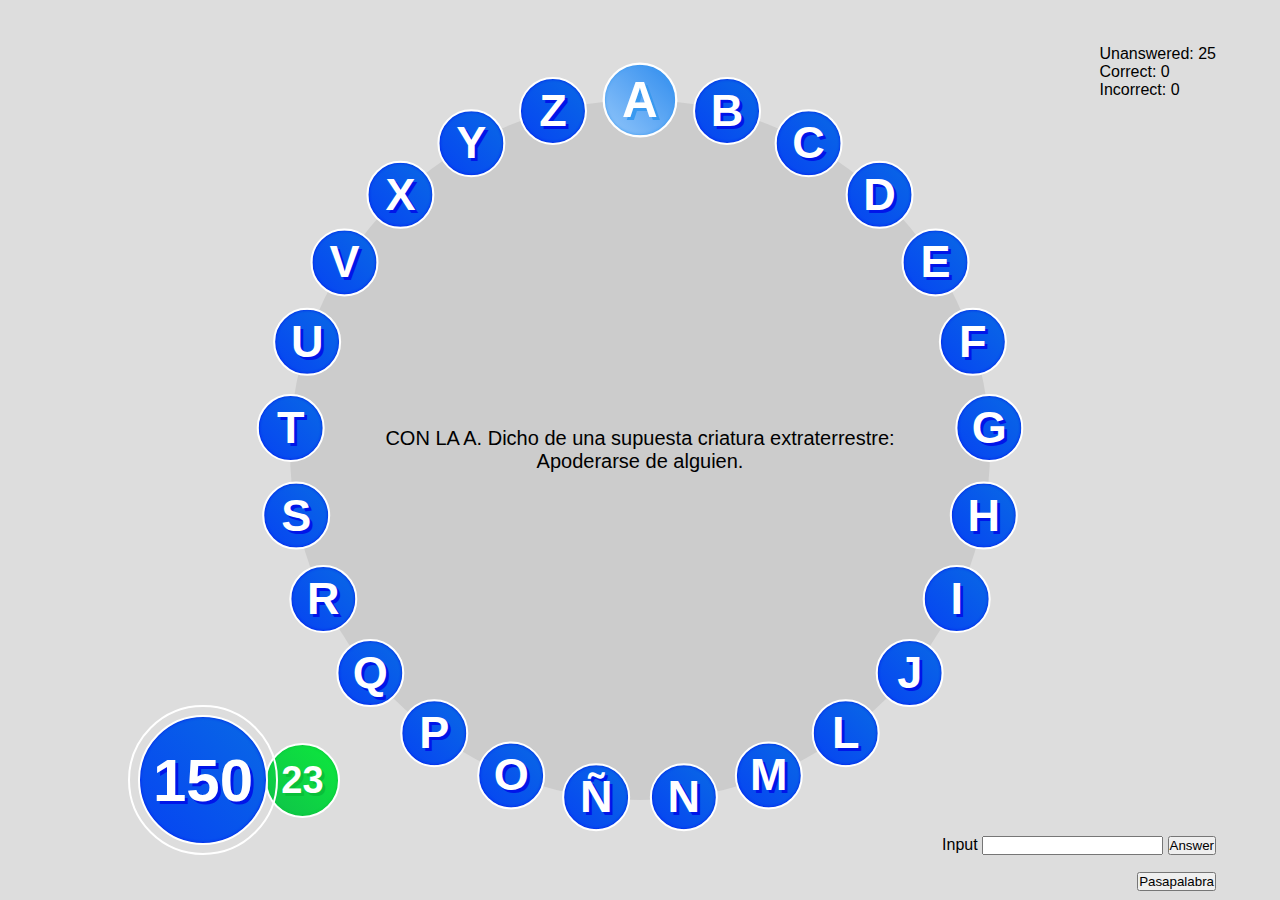
==== pasapalabra-html/index.html @ 85afb418 "Modify size and position" ====
<!DOCTYPE html>
<html lang="en">
  <head>
    <meta charset="UTF-8" />
    <meta http-equiv="X-UA-Compatible" content="IE=edge" />
    <meta name="viewport" content="width=device-width, initial-scale=1.0" />
    <link rel="stylesheet" href="index.css" />
    <title>Pasapalabra HTML</title>
  </head>
  <body>
    <div class="main-circle">
      <span class="question"></span>
      <div class="small-circle letter-a">
        <span class="small-circle__text">A</span>
      </div>
      <div class="small-circle letter-b">
        <span class="small-circle__text">B</span>
      </div>
      <div class="small-circle letter-c">
        <span class="small-circle__text">C</span>
      </div>
      <div class="small-circle letter-d">
        <span class="small-circle__text">D</span>
      </div>
      <div class="small-circle letter-e">
        <span class="small-circle__text">E</span>
      </div>
      <div class="small-circle letter-f">
        <span class="small-circle__text">F</span>
      </div>
      <div class="small-circle letter-g">
        <span class="small-circle__text">G</span>
      </div>
      <div class="small-circle letter-h">
        <span class="small-circle__text">H</span>
      </div>
      <div class="small-circle letter-i">
        <span class="small-circle__text">I</span>
      </div>
      <div class="small-circle letter-j">
        <span class="small-circle__text">J</span>
      </div>
      <div class="small-circle letter-l">
        <span class="small-circle__text">L</span>
      </div>
      <div class="small-circle letter-m">
        <span class="small-circle__text">M</span>
      </div>
      <div class="small-circle letter-n">
        <span class="small-circle__text">N</span>
      </div>
      <div class="small-circle letter-ñ">
        <span class="small-circle__text">Ñ</span>
      </div>
      <div class="small-circle letter-o">
        <span class="small-circle__text">O</span>
      </div>
      <div class="small-circle letter-p">
        <span class="small-circle__text">P</span>
      </div>
      <div class="small-circle letter-q">
        <span class="small-circle__text">Q</span>
      </div>
      <div class="small-circle letter-r">
        <span class="small-circle__text">R</span>
      </div>
      <div class="small-circle letter-s">
        <span class="small-circle__text">S</span>
      </div>
      <div class="small-circle letter-t">
        <span class="small-circle__text">T</span>
      </div>
      <div class="small-circle letter-u">
        <span class="small-circle__text">U</span>
      </div>
      <div class="small-circle letter-v">
        <span class="small-circle__text">V</span>
      </div>
      <div class="small-circle letter-x">
        <span class="small-circle__text">X</span>
      </div>
      <div class="small-circle letter-y">
        <span class="small-circle__text">Y</span>
      </div>
      <div class="small-circle letter-z">
        <span class="small-circle__text">Z</span>
      </div>
    </div>
    <div class="results">
      <p class="results__text">Unanswered: <span class="results__unanswered">25</span></p>
      <p class="results__text">Correct: <span class="results__correct">0</span></p>
      <p class="results__text">Incorrect: <span class="results__incorrect">0</span></p>
    </div>
    <div class="timer-result">
      <div class="timer">
        <div class="timer__inner">
          <span class="timer__text">150</span>
        </div>
      </div>
      <div class="correct">
        <span class="correct__text">23</span>
      </div>
    </div>
    <form class="user-input" id="user-input">
      <label for="input">Input</label>
      <input type="text" id="input" />
      <button type="submit" id="submit">Answer</button>
    </form>
    <button class="pasapalabra">Pasapalabra</button>
    <script src="index.js"></script>
  </body>
</html>
---- pasapalabra-html/index.css ----
:root {
  --num-elements: 25;
  --main-circle: 700px;
  --small-circle: 68px;
  --degrees: calc(360deg / var(--num-elements));
  --main-radius: calc(var(--main-circle) / 2);
  --scale: 1;
  --background: #ccc;
}

html {
  box-sizing: border-box;
}

*,
*::before,
*::after {
  margin: 0;
  padding: 0;
  box-sizing: inherit;
}

body {
  font-family: Arial, Helvetica, sans-serif;
  background-color: #ddd;
}

.main-circle {
  position: absolute;
  top: 50%;
  left: 50%;
  transform: translate(-50%, -50%);
  width: var(--main-circle);
  height: var(--main-circle);
  border-radius: 50%;
  background-color: var(--background);
}

.small-circle {
  position: absolute;
  display: flex;
  justify-content: center;
  align-items: center;
  width: var(--small-circle);
  height: var(--small-circle);
  border-radius: 50%;
  border: 2px solid white;
  background: linear-gradient(to top right, #0643f2, #0969e5);
  top: 50%;
  left: 50%;
  margin: calc((var(--small-circle) / 2) * (-1));
  box-shadow: 0 0 3px #0015e9 inset;
}

.small-circle--active {
  background: linear-gradient(to top right, #92c6fa, #2f8cee);
  box-shadow: 0 0 3px #3999f0 inset;
  transition: transform 0.6s ease;
}

.small-circle--active2 {
  --scale: 1.1;
}

.small-circle--correct {
  background: linear-gradient(to top right, #0fc249, #0de83d);
  box-shadow: 0 0 3px #09bf39 inset;
}

.small-circle--incorrect {
  background: linear-gradient(to top right, #e70046, #e4015a);
  box-shadow: 0 0 3px #cb0237 inset;
}

.small-circle__text {
  font-size: 45px;
  font-weight: 700;
  color: white;
  text-shadow: 3px 3px #0015e9;
}

.small-circle__text--active {
  text-shadow: 3px 3px #3999f0;
}

.small-circle__text--correct {
  text-shadow: 3px 3px #09bf39;
}

.small-circle__text--incorrect {
  text-shadow: 3px 3px #cb0237;
}

.question {
  position: absolute;
  top: 50%;
  left: 50%;
  transform: translate(-50%, -50%);
  width: 80%;
  font-size: 20px;
  text-align: center;
}

.timer-result {
  width: 212px;
  position: absolute;
  bottom: 5%;
  left: 10%;
  display: flex;
  align-items: center;
}

.timer {
  --size: 150px;
  display: flex;
  justify-content: center;
  align-items: center;
  width: var(--size);
  height: var(--size);
  border-radius: 50%;
  border: 2px solid white;
  z-index: 2;
  background: conic-gradient(transparent 0deg 360deg);
}

.timer__inner {
  --size: 130px;
  display: flex;
  justify-content: center;
  align-items: center;
  width: var(--size);
  height: var(--size);
  border-radius: 50%;
  border: 2px solid white;
  background: linear-gradient(to top right, #0643f2, #0969e5);
  box-shadow: 0 0 3px #0015e9 inset;
}

.timer__text {
  font-size: 60px;
  font-weight: 700;
  color: white;
  text-shadow: 3px 3px #0015e9;
}

.correct {
  --size: 75px;
  position: absolute;
  right: 0;
  display: flex;
  justify-content: center;
  align-items: center;
  width: var(--size);
  height: var(--size);
  border-radius: 50%;
  border: 2px solid white;
  background: linear-gradient(to top right, #0fc249, #0de83d);
  box-shadow: 0 0 3px #09bf39 inset;
}

.correct__text {
  font-size: 38px;
  font-weight: 700;
  color: white;
  text-shadow: 3px 3px #09bf39;
}

.results {
  position: absolute;
  top: 5%;
  right: 5%;
}

.user-input {
  position: absolute;
  right: 5%;
  bottom: 5%;
}

.pasapalabra {
  position: absolute;
  right: 5%;
  bottom: 1%;
}

/* Specific position of each small circle */
.letter-a {
  transform: rotate(calc((var(--degrees) * 0) - 90deg)) translate(var(--main-radius))
    rotate(calc(((var(--degrees) * 0) - 90deg) * (-1))) scale(var(--scale));
}
.letter-b {
  transform: rotate(calc((var(--degrees) * 1) - 90deg)) translate(var(--main-radius))
    rotate(calc(((var(--degrees) * 1) - 90deg) * (-1))) scale(var(--scale));
}
.letter-c {
  transform: rotate(calc((var(--degrees) * 2) - 90deg)) translate(var(--main-radius))
    rotate(calc(((var(--degrees) * 2) - 90deg) * (-1))) scale(var(--scale));
}
.letter-d {
  transform: rotate(calc((var(--degrees) * 3) - 90deg)) translate(var(--main-radius))
    rotate(calc(((var(--degrees) * 3) - 90deg) * (-1))) scale(var(--scale));
}
.letter-e {
  transform: rotate(calc((var(--degrees) * 4) - 90deg)) translate(var(--main-radius))
    rotate(calc(((var(--degrees) * 4) - 90deg) * (-1))) scale(var(--scale));
}
.letter-f {
  transform: rotate(calc((var(--degrees) * 5) - 90deg)) translate(var(--main-radius))
    rotate(calc(((var(--degrees) * 5) - 90deg) * (-1))) scale(var(--scale));
}
.letter-g {
  transform: rotate(calc((var(--degrees) * 6) - 90deg)) translate(var(--main-radius))
    rotate(calc(((var(--degrees) * 6) - 90deg) * (-1))) scale(var(--scale));
}
.letter-h {
  transform: rotate(calc((var(--degrees) * 7) - 90deg)) translate(var(--main-radius))
    rotate(calc(((var(--degrees) * 7) - 90deg) * (-1))) scale(var(--scale));
}
.letter-i {
  transform: rotate(calc((var(--degrees) * 8) - 90deg)) translate(var(--main-radius))
    rotate(calc(((var(--degrees) * 8) - 90deg) * (-1))) scale(var(--scale));
}
.letter-j {
  transform: rotate(calc((var(--degrees) * 9) - 90deg)) translate(var(--main-radius))
    rotate(calc(((var(--degrees) * 9) - 90deg) * (-1))) scale(var(--scale));
}
.letter-l {
  transform: rotate(calc((var(--degrees) * 10) - 90deg)) translate(var(--main-radius))
    rotate(calc(((var(--degrees) * 10) - 90deg) * (-1))) scale(var(--scale));
}
.letter-m {
  transform: rotate(calc((var(--degrees) * 11) - 90deg)) translate(var(--main-radius))
    rotate(calc(((var(--degrees) * 11) - 90deg) * (-1))) scale(var(--scale));
}
.letter-n {
  transform: rotate(calc((var(--degrees) * 12) - 90deg)) translate(var(--main-radius))
    rotate(calc(((var(--degrees) * 12) - 90deg) * (-1))) scale(var(--scale));
}
.letter-ñ {
  transform: rotate(calc((var(--degrees) * 13) - 90deg)) translate(var(--main-radius))
    rotate(calc(((var(--degrees) * 13) - 90deg) * (-1))) scale(var(--scale));
}
.letter-o {
  transform: rotate(calc((var(--degrees) * 14) - 90deg)) translate(var(--main-radius))
    rotate(calc(((var(--degrees) * 14) - 90deg) * (-1))) scale(var(--scale));
}
.letter-p {
  transform: rotate(calc((var(--degrees) * 15) - 90deg)) translate(var(--main-radius))
    rotate(calc(((var(--degrees) * 15) - 90deg) * (-1))) scale(var(--scale));
}
.letter-q {
  transform: rotate(calc((var(--degrees) * 16) - 90deg)) translate(var(--main-radius))
    rotate(calc(((var(--degrees) * 16) - 90deg) * (-1))) scale(var(--scale));
}
.letter-r {
  transform: rotate(calc((var(--degrees) * 17) - 90deg)) translate(var(--main-radius))
    rotate(calc(((var(--degrees) * 17) - 90deg) * (-1))) scale(var(--scale));
}
.letter-s {
  transform: rotate(calc((var(--degrees) * 18) - 90deg)) translate(var(--main-radius))
    rotate(calc(((var(--degrees) * 18) - 90deg) * (-1))) scale(var(--scale));
}
.letter-t {
  transform: rotate(calc((var(--degrees) * 19) - 90deg)) translate(var(--main-radius))
    rotate(calc(((var(--degrees) * 19) - 90deg) * (-1))) scale(var(--scale));
}
.letter-u {
  transform: rotate(calc((var(--degrees) * 20) - 90deg)) translate(var(--main-radius))
    rotate(calc(((var(--degrees) * 20) - 90deg) * (-1))) scale(var(--scale));
}
.letter-v {
  transform: rotate(calc((var(--degrees) * 21) - 90deg)) translate(var(--main-radius))
    rotate(calc(((var(--degrees) * 21) - 90deg) * (-1))) scale(var(--scale));
}
.letter-x {
  transform: rotate(calc((var(--degrees) * 22) - 90deg)) translate(var(--main-radius))
    rotate(calc(((var(--degrees) * 22) - 90deg) * (-1))) scale(var(--scale));
}
.letter-y {
  transform: rotate(calc((var(--degrees) * 23) - 90deg)) translate(var(--main-radius))
    rotate(calc(((var(--degrees) * 23) - 90deg) * (-1))) scale(var(--scale));
}
.letter-z {
  transform: rotate(calc((var(--degrees) * 24) - 90deg)) translate(var(--main-radius))
    rotate(calc(((var(--degrees) * 24) - 90deg) * (-1))) scale(var(--scale));
}
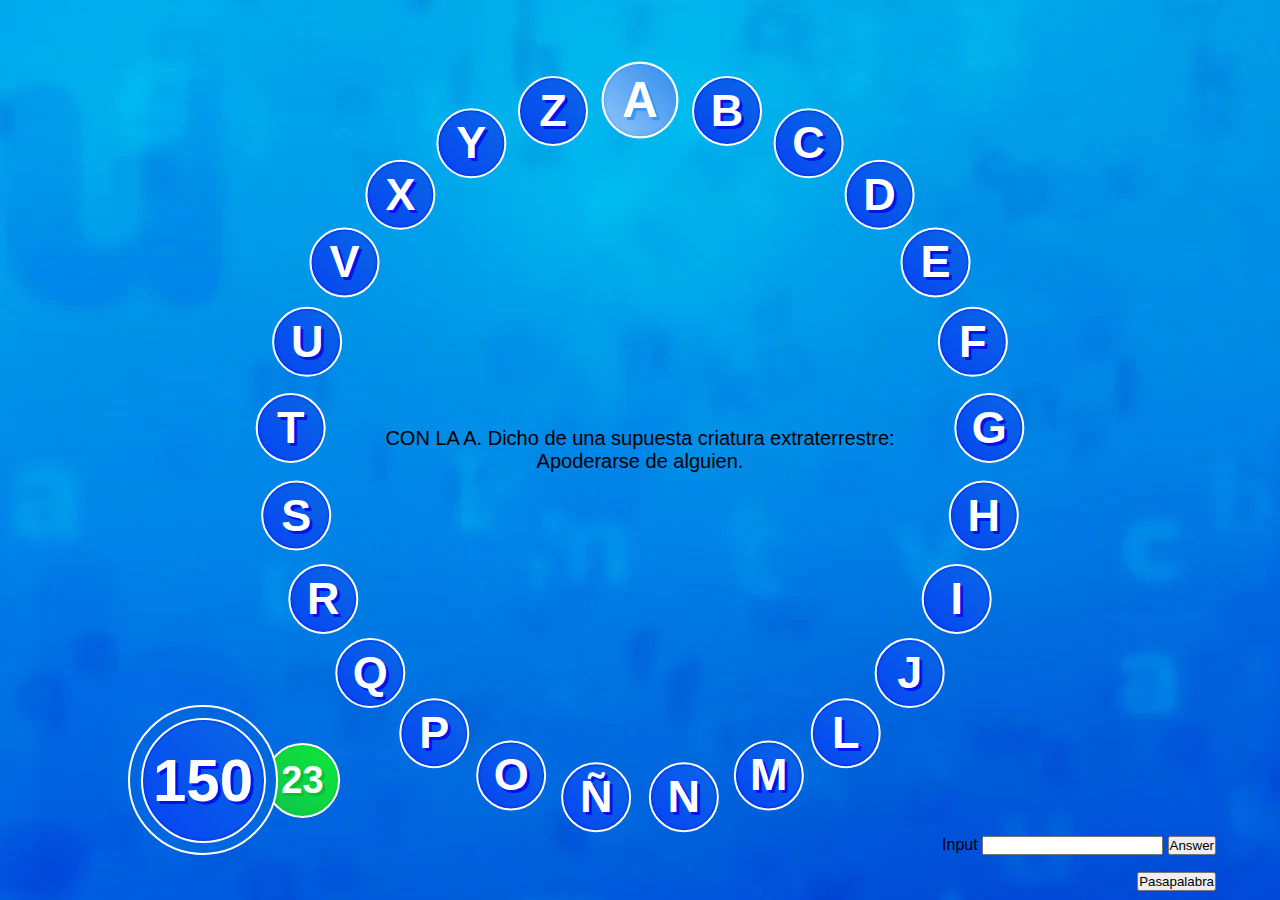
==== commit c89b2a43: "Remove results" ====
--- a/pasapalabra-html/index.html
+++ b/pasapalabra-html/index.html
@@ -86,11 +86,6 @@
         <span class="small-circle__text">Z</span>
       </div>
     </div>
-    <div class="results">
-      <p class="results__text">Unanswered: <span class="results__unanswered">25</span></p>
-      <p class="results__text">Correct: <span class="results__correct">0</span></p>
-      <p class="results__text">Incorrect: <span class="results__incorrect">0</span></p>
-    </div>
     <div class="timer-result">
       <div class="timer">
         <div class="timer__inner">
--- a/pasapalabra-html/index.css
+++ b/pasapalabra-html/index.css
@@ -1,11 +1,10 @@
 :root {
   --num-elements: 25;
   --main-circle: 700px;
-  --small-circle: 68px;
+  --small-circle: 70px;
   --degrees: calc(360deg / var(--num-elements));
   --main-radius: calc(var(--main-circle) / 2);
   --scale: 1;
-  --background: #ccc;
 }
 
 html {
@@ -22,7 +21,7 @@
 
 body {
   font-family: Arial, Helvetica, sans-serif;
-  background-color: #ddd;
+  background: url('pasapalabra.webp');
 }
 
 .main-circle {
@@ -33,7 +32,6 @@
   width: var(--main-circle);
   height: var(--main-circle);
   border-radius: 50%;
-  background-color: var(--background);
 }
 
 .small-circle {
@@ -120,11 +118,11 @@
   border-radius: 50%;
   border: 2px solid white;
   z-index: 2;
-  background: conic-gradient(transparent 0deg 360deg);
+  background: conic-gradient(#0067df 0deg 360deg);
 }
 
 .timer__inner {
-  --size: 130px;
+  --size: 125px;
   display: flex;
   justify-content: center;
   align-items: center;
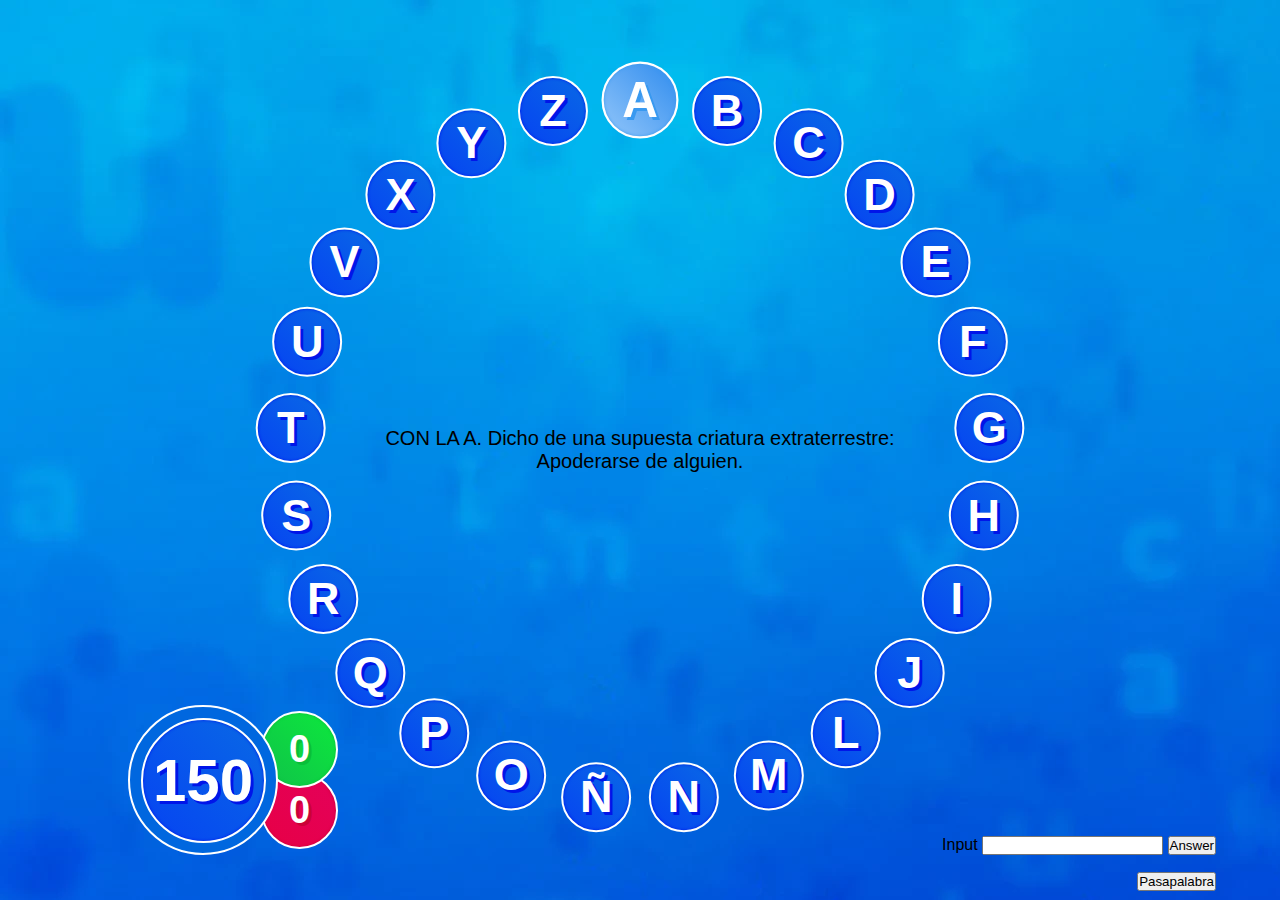
==== commit ffc4a92e: "Add circle for incorrect count" ====
--- a/pasapalabra-html/index.html
+++ b/pasapalabra-html/index.html
@@ -93,7 +93,10 @@
         </div>
       </div>
       <div class="correct">
-        <span class="correct__text">23</span>
+        <span class="correct__text">0</span>
+      </div>
+      <div class="incorrect">
+        <span class="incorrect__text">0</span>
       </div>
     </div>
     <form class="user-input" id="user-input">
--- a/pasapalabra-html/index.css
+++ b/pasapalabra-html/index.css
@@ -24,6 +24,7 @@
   background: url('pasapalabra.webp');
 }
 
+/* CIRCLE */
 .main-circle {
   position: absolute;
   top: 50%;
@@ -99,8 +100,9 @@
   text-align: center;
 }
 
+/* TIMER AND RESULTS */
 .timer-result {
-  width: 212px;
+  width: 210px;
   position: absolute;
   bottom: 5%;
   left: 10%;
@@ -117,7 +119,7 @@
   height: var(--size);
   border-radius: 50%;
   border: 2px solid white;
-  z-index: 2;
+  z-index: 3;
   background: conic-gradient(#0067df 0deg 360deg);
 }
 
@@ -142,8 +144,9 @@
 }
 
 .correct {
-  --size: 75px;
-  position: absolute;
+  --size: 77px;
+  position: absolute;
+  top: 4%;
   right: 0;
   display: flex;
   justify-content: center;
@@ -154,6 +157,7 @@
   border: 2px solid white;
   background: linear-gradient(to top right, #0fc249, #0de83d);
   box-shadow: 0 0 3px #09bf39 inset;
+  z-index: 2;
 }
 
 .correct__text {
@@ -163,10 +167,27 @@
   text-shadow: 3px 3px #09bf39;
 }
 
-.results {
-  position: absolute;
-  top: 5%;
-  right: 5%;
+.incorrect {
+  --size: 77px;
+  position: absolute;
+  bottom: 4%;
+  right: 0;
+  display: flex;
+  justify-content: center;
+  align-items: center;
+  width: var(--size);
+  height: var(--size);
+  border-radius: 50%;
+  border: 2px solid white;
+  background: linear-gradient(to top right, #e70046, #e4015a);
+  box-shadow: 0 0 3px #cb0237 inset;
+}
+
+.incorrect__text {
+  font-size: 38px;
+  font-weight: 700;
+  color: white;
+  text-shadow: 3px 3px #cb0237;
 }
 
 .user-input {
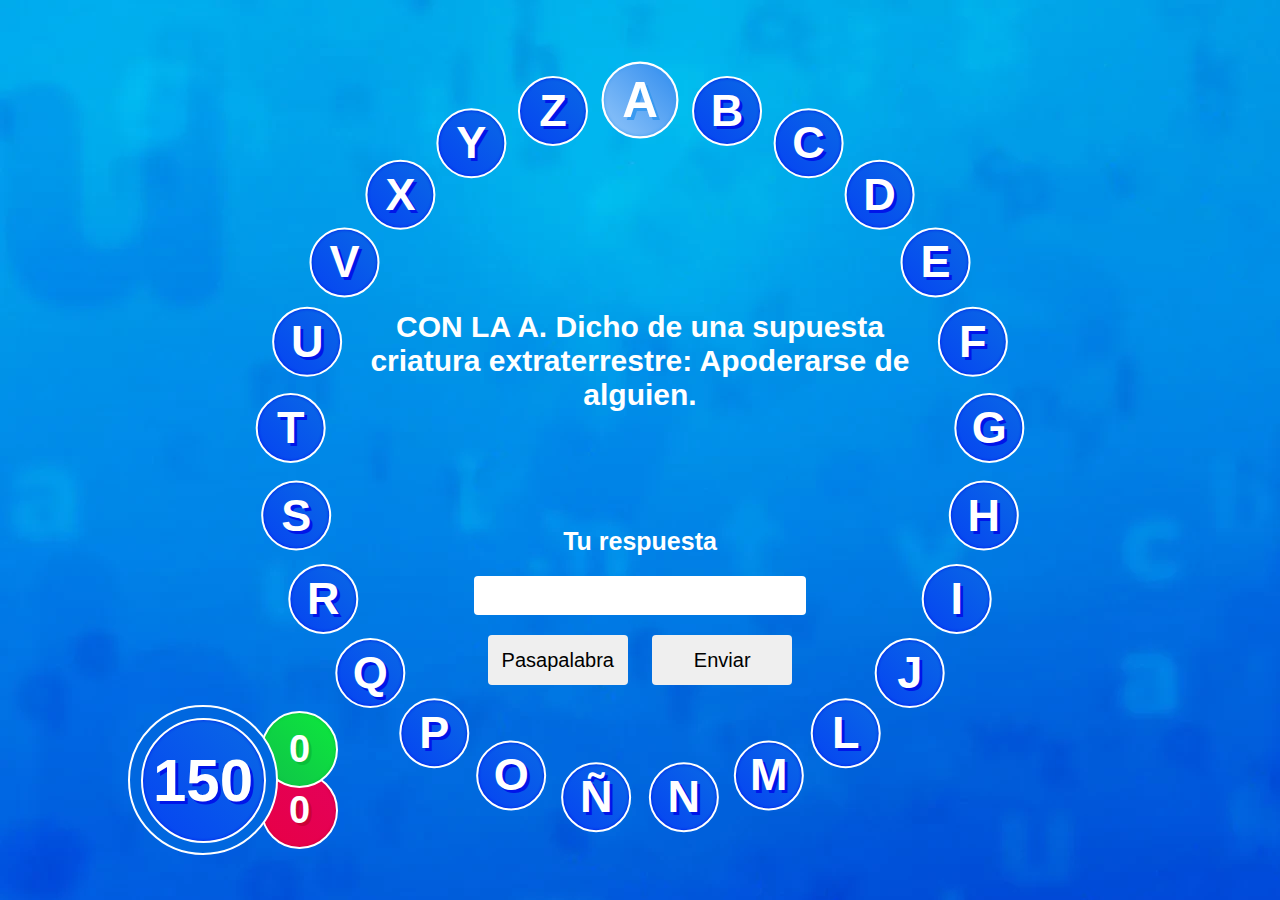
==== commit c1aa6acb: "modify layout" ====
--- a/pasapalabra-html/index.html
+++ b/pasapalabra-html/index.html
@@ -10,6 +10,14 @@
   <body>
     <div class="main-circle">
       <span class="question"></span>
+      <form class="user-input" id="user-input">
+        <label for="input" class="user-input__label">Tu respuesta</label>
+        <input type="text" id="input" class="user-input__field" autocomplete="off" />
+        <div class="button-row">
+          <button type="button" class="pasapalabra button">Pasapalabra</button>
+          <button type="submit" id="submit" class="user-input__submit button">Enviar</button>
+        </div>
+      </form>
       <div class="small-circle letter-a">
         <span class="small-circle__text">A</span>
       </div>
@@ -99,12 +107,6 @@
         <span class="incorrect__text">0</span>
       </div>
     </div>
-    <form class="user-input" id="user-input">
-      <label for="input">Input</label>
-      <input type="text" id="input" />
-      <button type="submit" id="submit">Answer</button>
-    </form>
-    <button class="pasapalabra">Pasapalabra</button>
     <script src="index.js"></script>
   </body>
 </html>
--- a/pasapalabra-html/index.css
+++ b/pasapalabra-html/index.css
@@ -92,12 +92,51 @@
 
 .question {
   position: absolute;
-  top: 50%;
+  top: 30%;
   left: 50%;
-  transform: translate(-50%, -50%);
+  transform: translateX(-50%);
   width: 80%;
+  font-size: 30px;
+  font-weight: 600;
+  color: white;
+  text-align: center;
+}
+
+.user-input {
+  --margin: 10px;
+  position: absolute;
+  bottom: 15%;
+  left: 50%;
+  transform: translateX(-50%);
+  display: flex;
+  flex-direction: column;
+  align-items: center;
+}
+
+.user-input__label {
+  margin: var(--margin);
+  color: white;
+  font-size: 25px;
+  font-weight: 600;
+}
+
+.user-input__field {
+  margin: var(--margin);
+  outline: none;
+  border: none;
+  border-radius: 4px;
+  padding: 5px;
+  font-size: 25px;
+}
+
+.button {
+  margin: var(--margin);
+  border: none;
+  cursor: pointer;
+  height: 50px;
+  width: 140px;
+  border-radius: 4px;
   font-size: 20px;
-  text-align: center;
 }
 
 /* TIMER AND RESULTS */
@@ -188,18 +227,6 @@
   font-weight: 700;
   color: white;
   text-shadow: 3px 3px #cb0237;
-}
-
-.user-input {
-  position: absolute;
-  right: 5%;
-  bottom: 5%;
-}
-
-.pasapalabra {
-  position: absolute;
-  right: 5%;
-  bottom: 1%;
 }
 
 /* Specific position of each small circle */
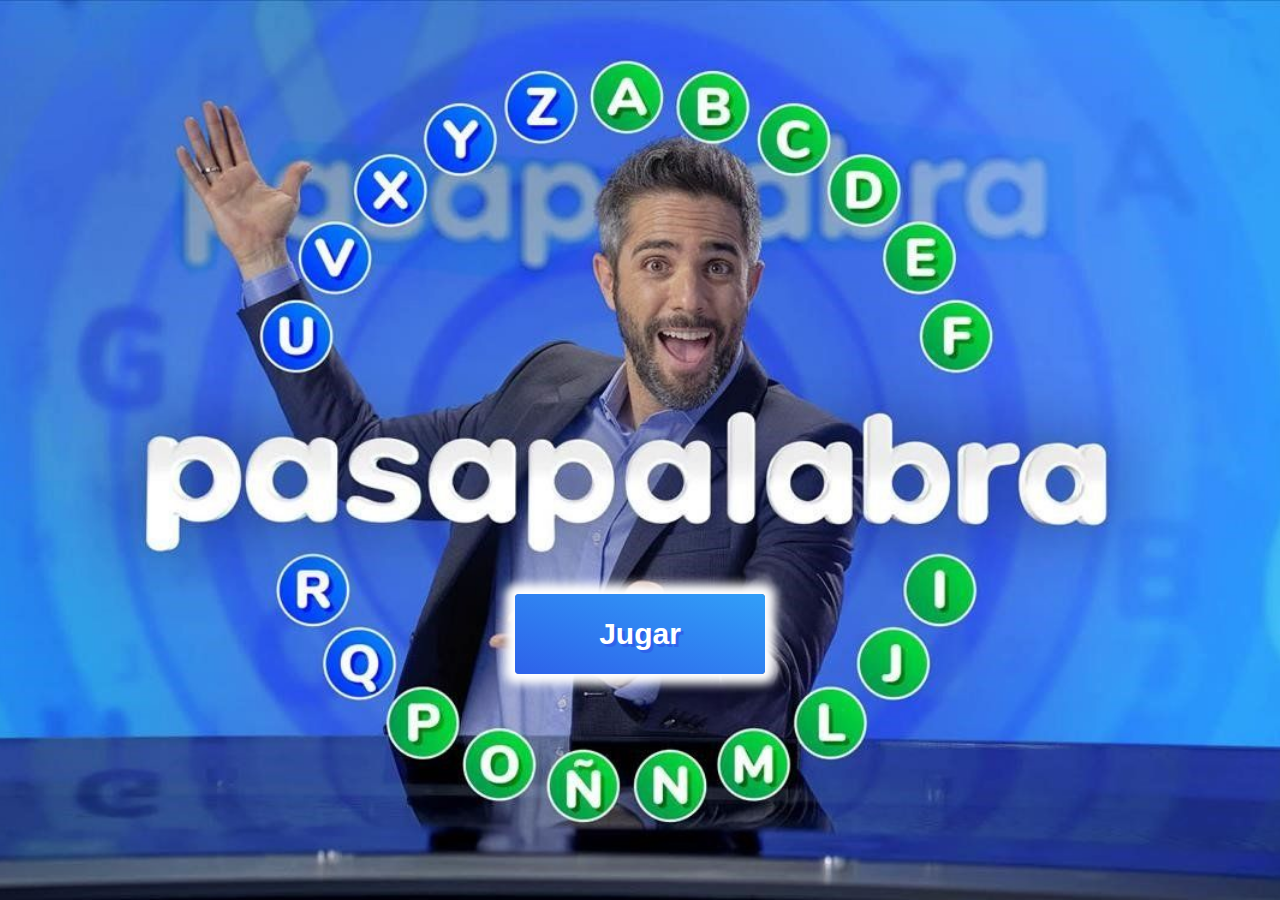
==== commit 46855f3c: "Add start screen" ====
--- a/pasapalabra-html/index.html
+++ b/pasapalabra-html/index.html
@@ -8,105 +8,110 @@
     <title>Pasapalabra HTML</title>
   </head>
   <body>
-    <div class="main-circle">
-      <span class="question"></span>
-      <form class="user-input" id="user-input">
-        <label for="input" class="user-input__label">Tu respuesta</label>
-        <input type="text" id="input" class="user-input__field" autocomplete="off" />
-        <div class="button-row">
-          <button type="button" class="pasapalabra button">Pasapalabra</button>
-          <button type="submit" id="submit" class="user-input__submit button">Enviar</button>
+    <div class="play">
+      <button class="play__button">Jugar</button>
+    </div>
+    <main>
+      <div class="main-circle">
+        <span class="question"></span>
+        <form class="user-input" id="user-input">
+          <label for="input" class="user-input__label">Tu respuesta</label>
+          <input type="text" id="input" class="user-input__field" autocomplete="off" />
+          <div class="button-row">
+            <button type="button" class="pasapalabra button">Pasapalabra</button>
+            <button type="submit" id="submit" class="user-input__submit button">Enviar</button>
+          </div>
+        </form>
+        <div class="small-circle letter-a">
+          <span class="small-circle__text">A</span>
         </div>
-      </form>
-      <div class="small-circle letter-a">
-        <span class="small-circle__text">A</span>
-      </div>
-      <div class="small-circle letter-b">
-        <span class="small-circle__text">B</span>
-      </div>
-      <div class="small-circle letter-c">
-        <span class="small-circle__text">C</span>
-      </div>
-      <div class="small-circle letter-d">
-        <span class="small-circle__text">D</span>
-      </div>
-      <div class="small-circle letter-e">
-        <span class="small-circle__text">E</span>
-      </div>
-      <div class="small-circle letter-f">
-        <span class="small-circle__text">F</span>
-      </div>
-      <div class="small-circle letter-g">
-        <span class="small-circle__text">G</span>
-      </div>
-      <div class="small-circle letter-h">
-        <span class="small-circle__text">H</span>
-      </div>
-      <div class="small-circle letter-i">
-        <span class="small-circle__text">I</span>
-      </div>
-      <div class="small-circle letter-j">
-        <span class="small-circle__text">J</span>
-      </div>
-      <div class="small-circle letter-l">
-        <span class="small-circle__text">L</span>
-      </div>
-      <div class="small-circle letter-m">
-        <span class="small-circle__text">M</span>
-      </div>
-      <div class="small-circle letter-n">
-        <span class="small-circle__text">N</span>
-      </div>
-      <div class="small-circle letter-ñ">
-        <span class="small-circle__text">Ñ</span>
-      </div>
-      <div class="small-circle letter-o">
-        <span class="small-circle__text">O</span>
-      </div>
-      <div class="small-circle letter-p">
-        <span class="small-circle__text">P</span>
-      </div>
-      <div class="small-circle letter-q">
-        <span class="small-circle__text">Q</span>
-      </div>
-      <div class="small-circle letter-r">
-        <span class="small-circle__text">R</span>
-      </div>
-      <div class="small-circle letter-s">
-        <span class="small-circle__text">S</span>
-      </div>
-      <div class="small-circle letter-t">
-        <span class="small-circle__text">T</span>
-      </div>
-      <div class="small-circle letter-u">
-        <span class="small-circle__text">U</span>
-      </div>
-      <div class="small-circle letter-v">
-        <span class="small-circle__text">V</span>
-      </div>
-      <div class="small-circle letter-x">
-        <span class="small-circle__text">X</span>
-      </div>
-      <div class="small-circle letter-y">
-        <span class="small-circle__text">Y</span>
-      </div>
-      <div class="small-circle letter-z">
-        <span class="small-circle__text">Z</span>
-      </div>
-    </div>
-    <div class="timer-result">
-      <div class="timer">
-        <div class="timer__inner">
-          <span class="timer__text">150</span>
+        <div class="small-circle letter-b">
+          <span class="small-circle__text">B</span>
+        </div>
+        <div class="small-circle letter-c">
+          <span class="small-circle__text">C</span>
+        </div>
+        <div class="small-circle letter-d">
+          <span class="small-circle__text">D</span>
+        </div>
+        <div class="small-circle letter-e">
+          <span class="small-circle__text">E</span>
+        </div>
+        <div class="small-circle letter-f">
+          <span class="small-circle__text">F</span>
+        </div>
+        <div class="small-circle letter-g">
+          <span class="small-circle__text">G</span>
+        </div>
+        <div class="small-circle letter-h">
+          <span class="small-circle__text">H</span>
+        </div>
+        <div class="small-circle letter-i">
+          <span class="small-circle__text">I</span>
+        </div>
+        <div class="small-circle letter-j">
+          <span class="small-circle__text">J</span>
+        </div>
+        <div class="small-circle letter-l">
+          <span class="small-circle__text">L</span>
+        </div>
+        <div class="small-circle letter-m">
+          <span class="small-circle__text">M</span>
+        </div>
+        <div class="small-circle letter-n">
+          <span class="small-circle__text">N</span>
+        </div>
+        <div class="small-circle letter-ñ">
+          <span class="small-circle__text">Ñ</span>
+        </div>
+        <div class="small-circle letter-o">
+          <span class="small-circle__text">O</span>
+        </div>
+        <div class="small-circle letter-p">
+          <span class="small-circle__text">P</span>
+        </div>
+        <div class="small-circle letter-q">
+          <span class="small-circle__text">Q</span>
+        </div>
+        <div class="small-circle letter-r">
+          <span class="small-circle__text">R</span>
+        </div>
+        <div class="small-circle letter-s">
+          <span class="small-circle__text">S</span>
+        </div>
+        <div class="small-circle letter-t">
+          <span class="small-circle__text">T</span>
+        </div>
+        <div class="small-circle letter-u">
+          <span class="small-circle__text">U</span>
+        </div>
+        <div class="small-circle letter-v">
+          <span class="small-circle__text">V</span>
+        </div>
+        <div class="small-circle letter-x">
+          <span class="small-circle__text">X</span>
+        </div>
+        <div class="small-circle letter-y">
+          <span class="small-circle__text">Y</span>
+        </div>
+        <div class="small-circle letter-z">
+          <span class="small-circle__text">Z</span>
         </div>
       </div>
-      <div class="correct">
-        <span class="correct__text">0</span>
+      <div class="timer-result">
+        <div class="timer">
+          <div class="timer__inner">
+            <span class="timer__text">150</span>
+          </div>
+        </div>
+        <div class="correct">
+          <span class="correct__text">0</span>
+        </div>
+        <div class="incorrect">
+          <span class="incorrect__text">0</span>
+        </div>
       </div>
-      <div class="incorrect">
-        <span class="incorrect__text">0</span>
-      </div>
-    </div>
+    </main>
     <script src="index.js"></script>
   </body>
 </html>
--- a/pasapalabra-html/index.css
+++ b/pasapalabra-html/index.css
@@ -21,6 +21,59 @@
 
 body {
   font-family: Arial, Helvetica, sans-serif;
+}
+
+/* STARTING PAGE */
+.play {
+  z-index: 10;
+  width: 100vw;
+  height: 100vh;
+  background-color: #ccc;
+  position: absolute;
+  transition: transform 1s ease-in-out;
+  background: url('start.jpg') no-repeat, linear-gradient(to top, #2e62ea, #319ff8);
+  background-size: auto 100vh;
+  background-position: center;
+}
+
+.play__button {
+  --width: 250px;
+  position: absolute;
+  top: 66%;
+  left: 50%;
+  margin-left: calc((var(--width) / 2) * (-1));
+  border: none;
+  cursor: pointer;
+  height: 80px;
+  width: var(--width);
+  border-radius: 4px;
+  font-size: 30px;
+  background: linear-gradient(to top right, #2e62ea, #319ff8);
+  box-shadow: 0 0 10px 10px white;
+  color: white;
+  font-weight: 600;
+  animation: pulse 1.5s ease-in-out infinite;
+  text-shadow: 3px 3px #2e62ea;
+}
+
+@keyframes pulse {
+  50% {
+    transform: scale(1.3);
+  }
+}
+@keyframes pulse {
+  50% {
+    transform: scale(1.3);
+  }
+}
+
+.move-up {
+  transform: translateY(-100vh);
+}
+
+main {
+  width: 100vw;
+  height: 100vh;
   background: url('pasapalabra.webp');
 }
 
